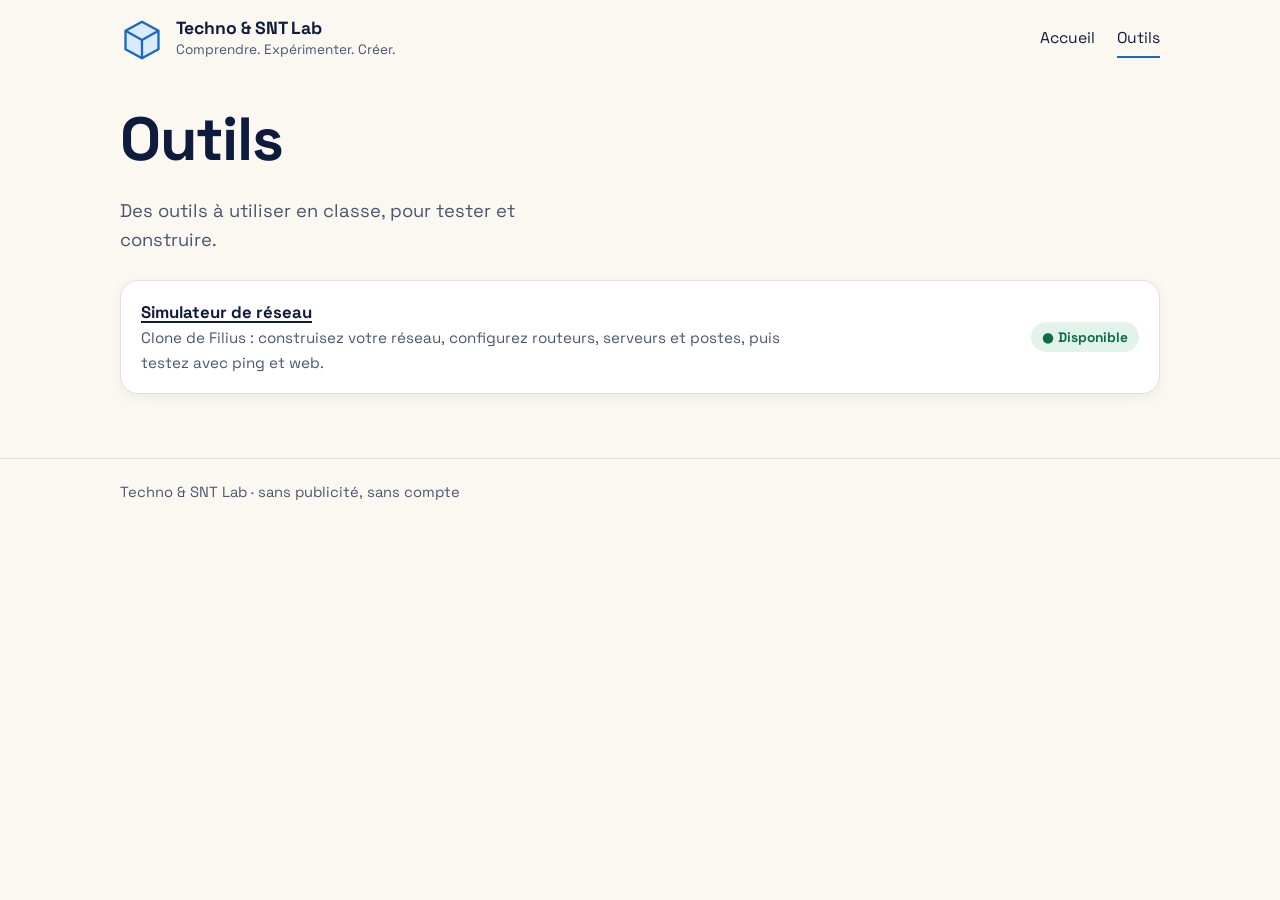
==== outils/index.html @ 5d54fae6 "Ajout de l'outil Simulateur de réseau (clone de Filius) et de la page Outils Moteur de routage ident" ====
<!doctype html>
<html lang="fr">
<head>
<meta charset="utf-8">
<meta name="robots" content="noindex, nofollow">
<meta name="viewport" content="width=device-width, initial-scale=1">
<title>Outils · Techno &amp; SNT Lab</title>
<link rel="preconnect" href="https://fonts.googleapis.com">
<link rel="preconnect" href="https://fonts.gstatic.com" crossorigin>
<link rel="stylesheet" href="https://fonts.googleapis.com/css2?family=Space+Grotesk:wght@400;500;700&amp;family=JetBrains+Mono:wght@400;700&amp;display=swap">
<link rel="stylesheet" href="../assets/style.css">
</head>
<body>
<a class="skip" href="#contenu">Aller au contenu</a>
<header class="site-head"><div class="wrap">
  <a class="brand" href="../index.html">
    <svg viewBox="0 0 48 48" aria-hidden="true"><path d="M24 4 L42 14 V34 L24 44 L6 34 V14 Z" fill="#dbeafe" stroke="#1769c2" stroke-width="2.5" stroke-linejoin="round"/><path d="M6 14 L24 24 L42 14 M24 24 V44" fill="none" stroke="#1769c2" stroke-width="2.5" stroke-linejoin="round"/></svg>
    <span class="brand-text"><strong>Techno &amp; SNT Lab</strong><span>Comprendre. Expérimenter. Créer.</span></span>
  </a>
  <nav class="site-nav" aria-label="Principal">
    <a href="../index.html">Accueil</a>
    <a href="./" aria-current="page">Outils</a>
  </nav>
</div></header>

<main id="contenu"><div class="wrap">
  <h1>Outils</h1>
  <p class="lead">Des outils à utiliser en classe, pour tester et construire.</p>
  <ul class="items">
    <li class="item"><div><a class="item-title" href="filius/">Simulateur de réseau</a><p class="meta">Clone de Filius : construisez votre réseau, configurez routeurs, serveurs et postes, puis testez avec ping et web.</p></div><span class="badge ok"><span aria-hidden="true">●</span> Disponible</span></li>
  </ul>
</div></main>

<footer class="site-foot"><div class="wrap"><p>Techno &amp; SNT Lab · sans publicité, sans compte</p></div></footer>
</body>
</html>
---- assets/style.css ----
/* Techno & SNT Lab : feuille commune. Thème clair unique. */

:root {
  --bg: #fbf8f2;
  --surface: #ffffff;
  --ink: #0f1b3d;
  --muted: #4a5572;
  --line: #e6e0d4;
  --blue: #1769c2;
  --blue-soft: #e6f0fb;
  --purple: #6b3fc0;
  --purple-soft: #efe9fb;
  --ok: #0f6b4b;
  --ok-bg: #e2f3eb;
  --soon: #4a5572;
  --soon-bg: #eceef3;
  --focus: #1d4ed8;
  --radius: 18px;
  --shadow: 0 10px 30px rgba(15, 27, 61, .08);
  --sans: "Space Grotesk", system-ui, -apple-system, "Segoe UI", sans-serif;
  --mono: "JetBrains Mono", ui-monospace, "SFMono-Regular", Menlo, Consolas, monospace;
  color-scheme: light;
}

*, *::before, *::after { box-sizing: border-box; }
html { -webkit-text-size-adjust: 100%; }

body {
  margin: 0;
  background: var(--bg);
  color: var(--ink);
  font-family: var(--sans);
  font-size: 1.0625rem;
  line-height: 1.6;
}

a { color: var(--ink); text-decoration-thickness: 2px; text-underline-offset: 3px; }
a:hover { color: var(--blue); }

:focus-visible { outline: 3px solid var(--focus); outline-offset: 3px; border-radius: 4px; }

.skip {
  position: absolute; left: 16px; top: -60px; z-index: 10;
  background: var(--ink); color: #fff;
  padding: 8px 14px; border-radius: 8px; font-weight: 700; text-decoration: none;
}
.skip:focus { top: 12px; }

.wrap { max-width: 1080px; margin: 0 auto; padding: 0 20px; }

/* En-tête */
.site-head { padding: 18px 0; }
.site-head .wrap { display: flex; align-items: center; justify-content: space-between; gap: 16px; flex-wrap: wrap; }
.brand { display: flex; align-items: center; gap: 12px; text-decoration: none; color: var(--ink); }
.brand svg { width: 44px; height: 44px; flex: none; }
.brand-text strong { display: block; font-size: 1.1rem; line-height: 1.1; }
.brand-text span { display: block; font-size: .85rem; color: var(--muted); }
.site-nav { display: flex; gap: 22px; flex-wrap: wrap; font-size: .98rem; }
.site-nav a { text-decoration: none; color: var(--ink); padding: 4px 0; }
.site-nav a[aria-current="page"] { border-bottom: 2px solid var(--blue); }
.site-nav a:hover { color: var(--blue); }
.crumbs { font-size: .92rem; color: var(--muted); }
.crumbs a { color: var(--muted); }

main { padding: 28px 0 64px; }

.site-foot { padding: 22px 0 36px; color: var(--muted); font-size: .92rem; border-top: 1px solid var(--line); }
.site-foot p { margin: 0; }

/* Titres et texte */
h1 { font-size: clamp(2.3rem, 6vw, 3.8rem); line-height: 1.04; letter-spacing: -.02em; margin: 0 0 .4em; color: var(--ink); }
h2 { font-size: 1.35rem; line-height: 1.25; margin: 2.2rem 0 .8rem; letter-spacing: -.01em; }
h3 { font-size: 1.1rem; line-height: 1.3; margin: 0 0 .25em; }
p { margin: 0 0 1em; max-width: 66ch; }
.lead { color: var(--muted); font-size: 1.15rem; margin: 0 0 1.6rem; max-width: 40ch; }
.meta { color: var(--muted); font-size: .95rem; margin: 0; }
.mono { font-family: var(--mono); }

/* Accueil : texte à gauche, deux cartes à droite */
.hero { display: grid; gap: 36px; align-items: center; }
@media (min-width: 860px) { .hero { grid-template-columns: 1fr 1fr; gap: 40px; } }
.hero-tag { font-size: 1.05rem; color: var(--muted); margin: 0 0 .8rem; }
.hero-lead { font-size: 1.2rem; max-width: 30ch; color: var(--ink); }

.cards { display: grid; gap: 16px; grid-template-columns: 1fr 1fr; }
.card {
  display: flex; flex-direction: column; align-items: center; text-align: center;
  background: var(--surface); border: 1px solid var(--line); border-radius: var(--radius);
  box-shadow: var(--shadow); padding: 22px 16px 18px; text-decoration: none; color: var(--ink);
  transition: transform .15s ease, box-shadow .15s ease;
}
.card:hover { transform: translateY(-3px); box-shadow: 0 16px 36px rgba(15, 27, 61, .12); }
.card .ico {
  width: 112px; height: 112px; border-radius: 50%; display: grid; place-items: center; margin-bottom: 14px;
}
.card .ico svg { width: 66px; height: 66px; }
.card.blue .ico { background: var(--blue-soft); }
.card.purple .ico { background: var(--purple-soft); }
.card .card-title { font-size: 1.45rem; font-weight: 700; line-height: 1.15; margin: 0 0 .4em; }
.card.blue .card-title { color: var(--blue); }
.card.purple .card-title { color: var(--purple); }
.card p { color: var(--muted); font-size: .98rem; margin: 0 0 16px; max-width: 26ch; }
.card .btn-fill { width: 100%; margin-top: auto; }

.btn-fill {
  display: inline-flex; align-items: center; justify-content: center; gap: 8px;
  font-weight: 700; text-decoration: none; color: #fff; border-radius: 12px;
  padding: 12px 16px; border: 0;
}
.card.blue .btn-fill { background: var(--blue); }
.card.purple .btn-fill { background: var(--purple); }
.card:hover .btn-fill { filter: brightness(1.06); }
.btn-fill svg { width: 18px; height: 18px; }

@media (max-width: 420px) { .cards { grid-template-columns: 1fr; } }

/* Listes en cartes avec badge */
.items { list-style: none; margin: 0; padding: 0; display: grid; gap: 12px; }
.item {
  background: var(--surface); border: 1px solid var(--line); border-radius: var(--radius);
  padding: 18px 20px; display: flex; justify-content: space-between; align-items: center; gap: 14px; flex-wrap: wrap;
  box-shadow: 0 4px 14px rgba(15, 27, 61, .05);
}
.item a.item-title { font-weight: 700; font-size: 1.05rem; }
.item a.item-title:hover { color: var(--blue); }
.badge {
  font-size: .86rem; font-weight: 700; border-radius: 999px; padding: 4px 11px; white-space: nowrap;
  background: var(--soon-bg); color: var(--soon);
}
.badge.ok { background: var(--ok-bg); color: var(--ok); }

/* Sections de Technologie : un bandeau de couleur */
.theme-block { margin-top: 2.2rem; }
.theme-block h2 { margin: 0 0 .8rem; font-size: 1.2rem; }
.theme-block h2 span { color: var(--blue); }

/* Activité : bloc déroulé et boutons */
.panel {
  background: var(--surface); border: 1px solid var(--line); border-radius: var(--radius);
  box-shadow: var(--shadow); padding: 22px 24px; margin-top: 1.4rem;
}
.panel strong { font-size: 1.05rem; }
.panel ul { margin: .6em 0 0; padding-left: 1.2em; }
.panel li { margin: .2em 0; }

.facts { display: grid; gap: 12px; grid-template-columns: repeat(3, 1fr); margin: 1.4rem 0 0; padding: 0; }
.facts div { background: var(--surface); border: 1px solid var(--line); border-radius: 14px; padding: 12px 14px; }
.facts dt { color: var(--muted); font-size: .88rem; }
.facts dd { margin: 2px 0 0; font-family: var(--mono); font-size: 1rem; }

.actions { display: flex; flex-wrap: wrap; gap: 12px; margin-top: 1rem; }
.btn {
  display: inline-flex; align-items: center; gap: 8px; text-decoration: none; font-weight: 700;
  padding: 13px 20px; border-radius: 12px; background: var(--blue); color: #fff; border: 2px solid var(--blue);
}
.btn:hover { color: #fff; filter: brightness(1.06); }
.btn.ghost { background: var(--surface); color: var(--ink); border-color: var(--line); }
.btn.ghost:hover { color: var(--ink); border-color: var(--blue); filter: none; }

.note { color: var(--muted); font-size: .92rem; margin-top: 2rem; max-width: 60ch; }
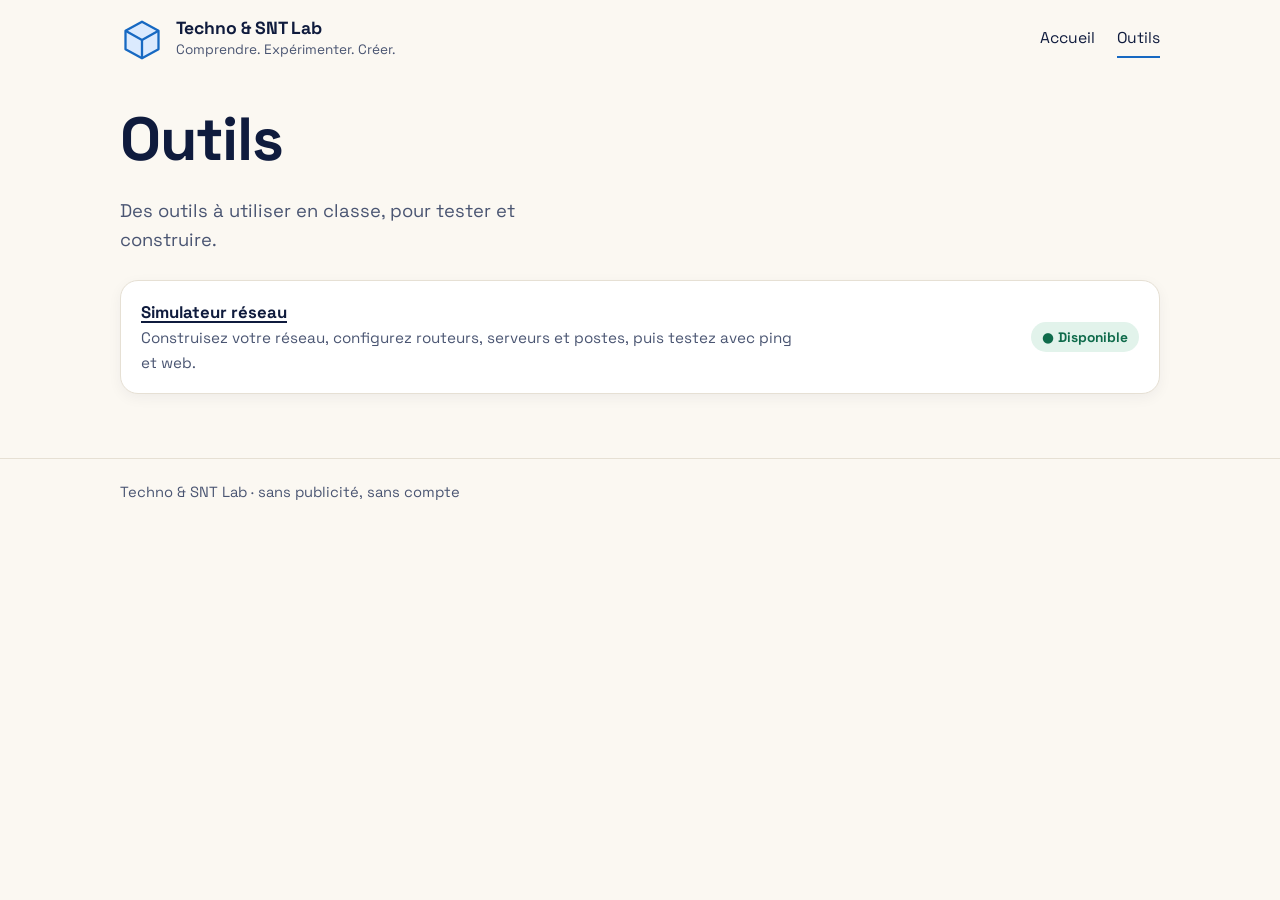
==== commit 3c01f2b4: "Renommer l'outil en « Simulateur réseau » (dossier, fichiers, textes) Co-Authored-By: Claude Haiku 5" ====
--- a/outils/index.html
+++ b/outils/index.html
@@ -27,7 +27,7 @@
   <h1>Outils</h1>
   <p class="lead">Des outils à utiliser en classe, pour tester et construire.</p>
   <ul class="items">
-    <li class="item"><div><a class="item-title" href="filius/">Simulateur de réseau</a><p class="meta">Clone de Filius : construisez votre réseau, configurez routeurs, serveurs et postes, puis testez avec ping et web.</p></div><span class="badge ok"><span aria-hidden="true">●</span> Disponible</span></li>
+    <li class="item"><div><a class="item-title" href="simulateur-reseau/">Simulateur réseau</a><p class="meta">Construisez votre réseau, configurez routeurs, serveurs et postes, puis testez avec ping et web.</p></div><span class="badge ok"><span aria-hidden="true">●</span> Disponible</span></li>
   </ul>
 </div></main>
 
